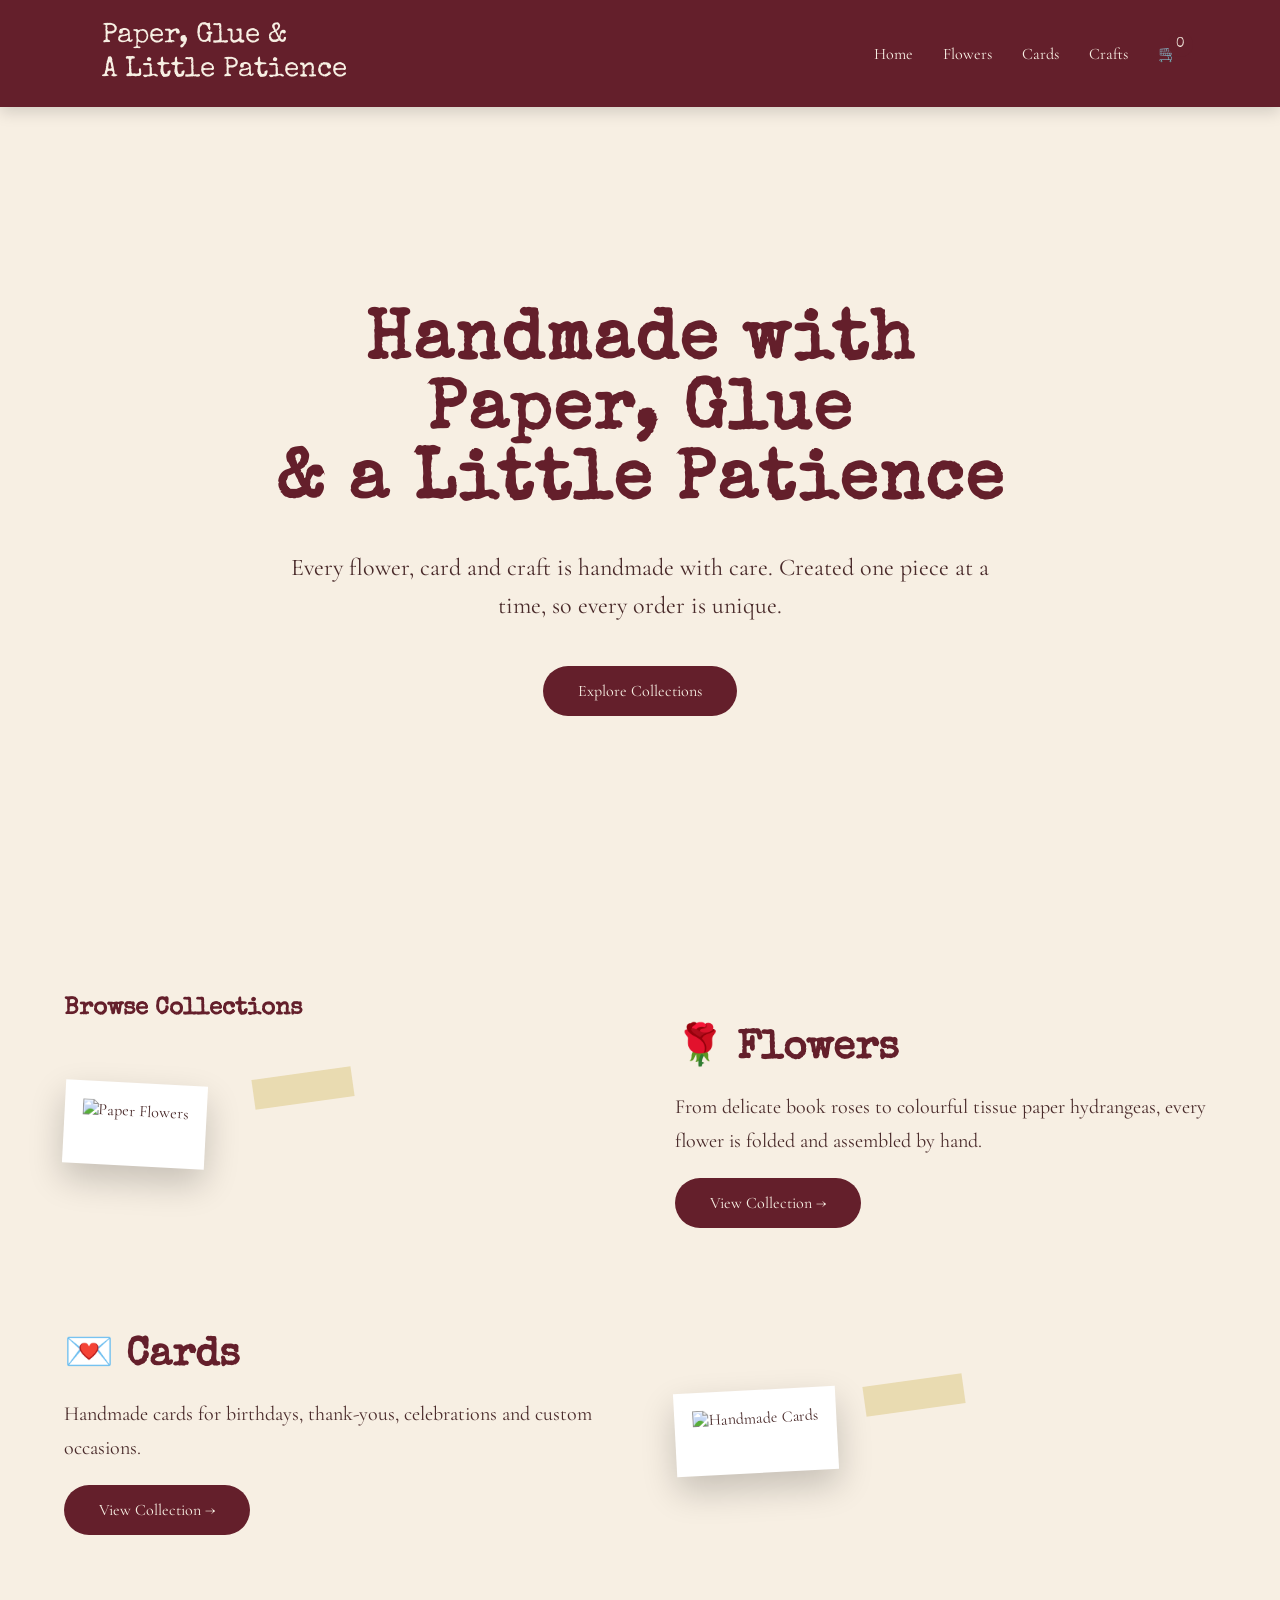
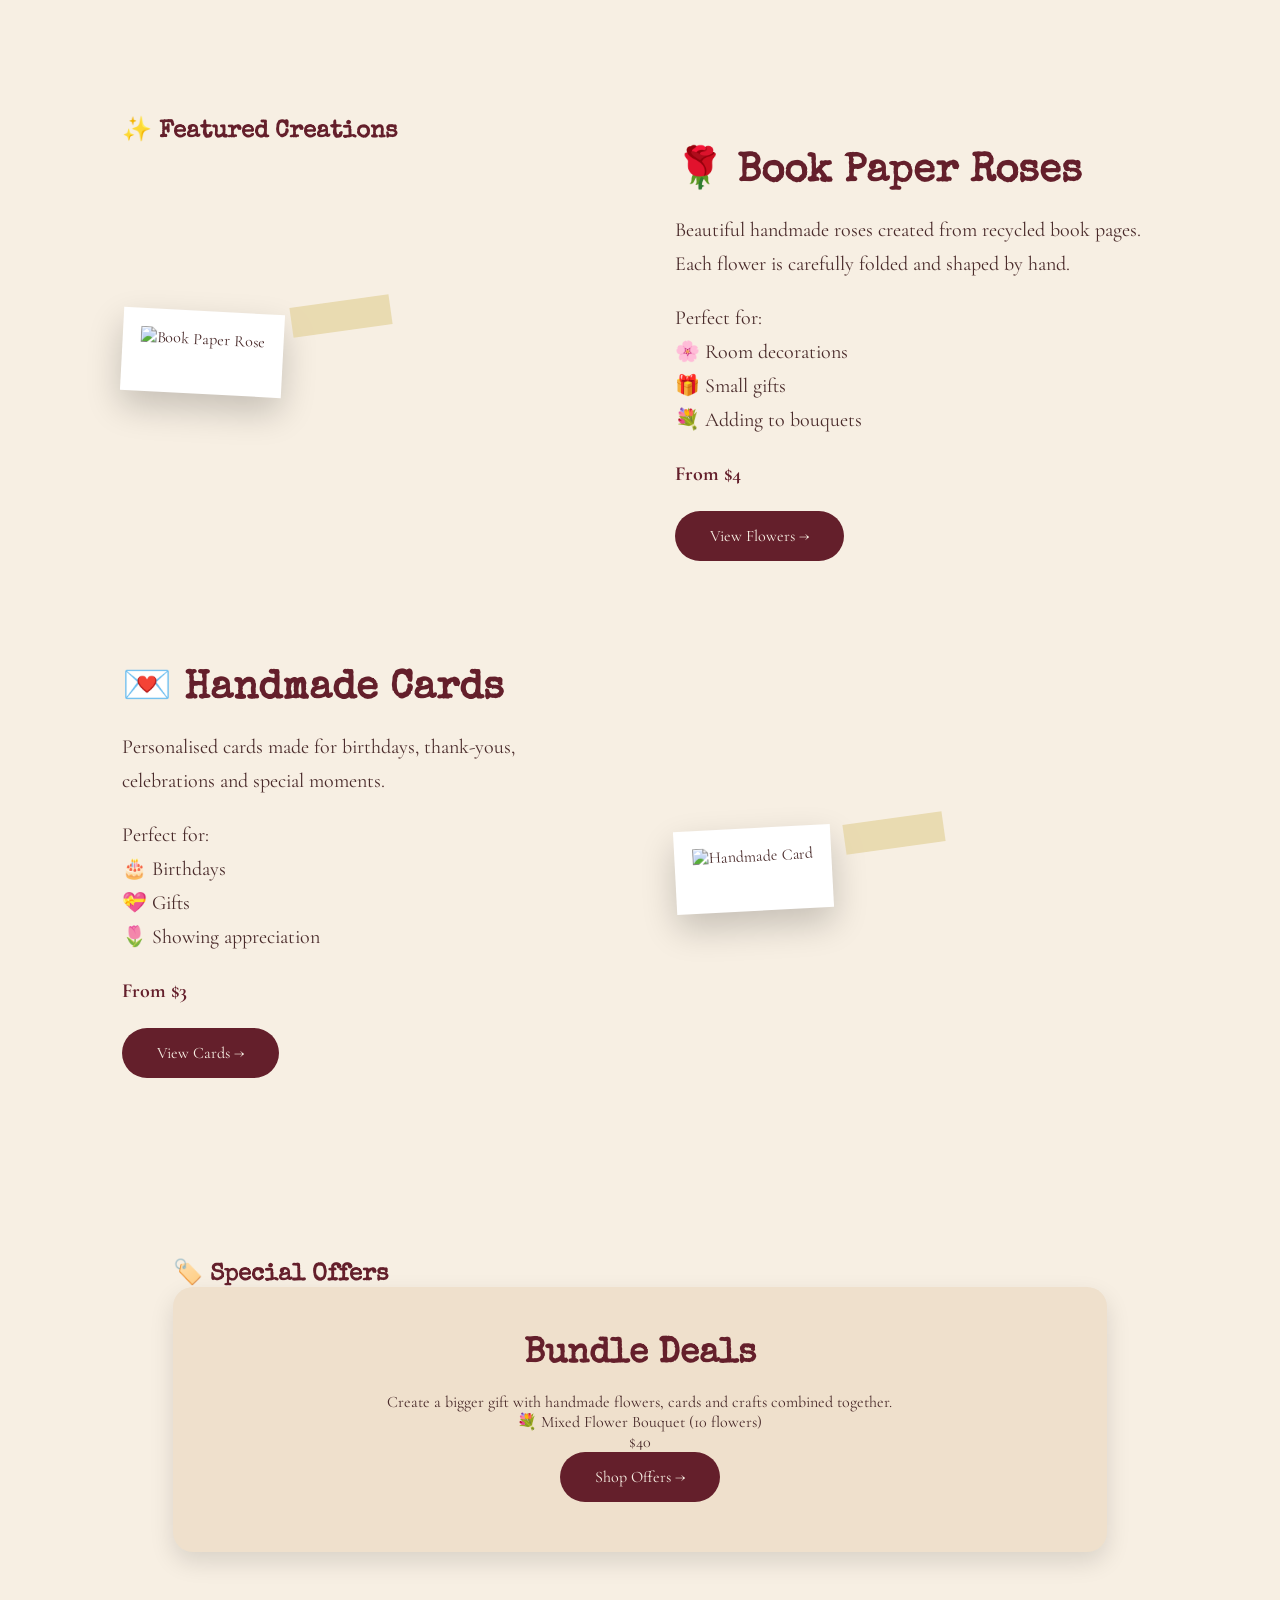
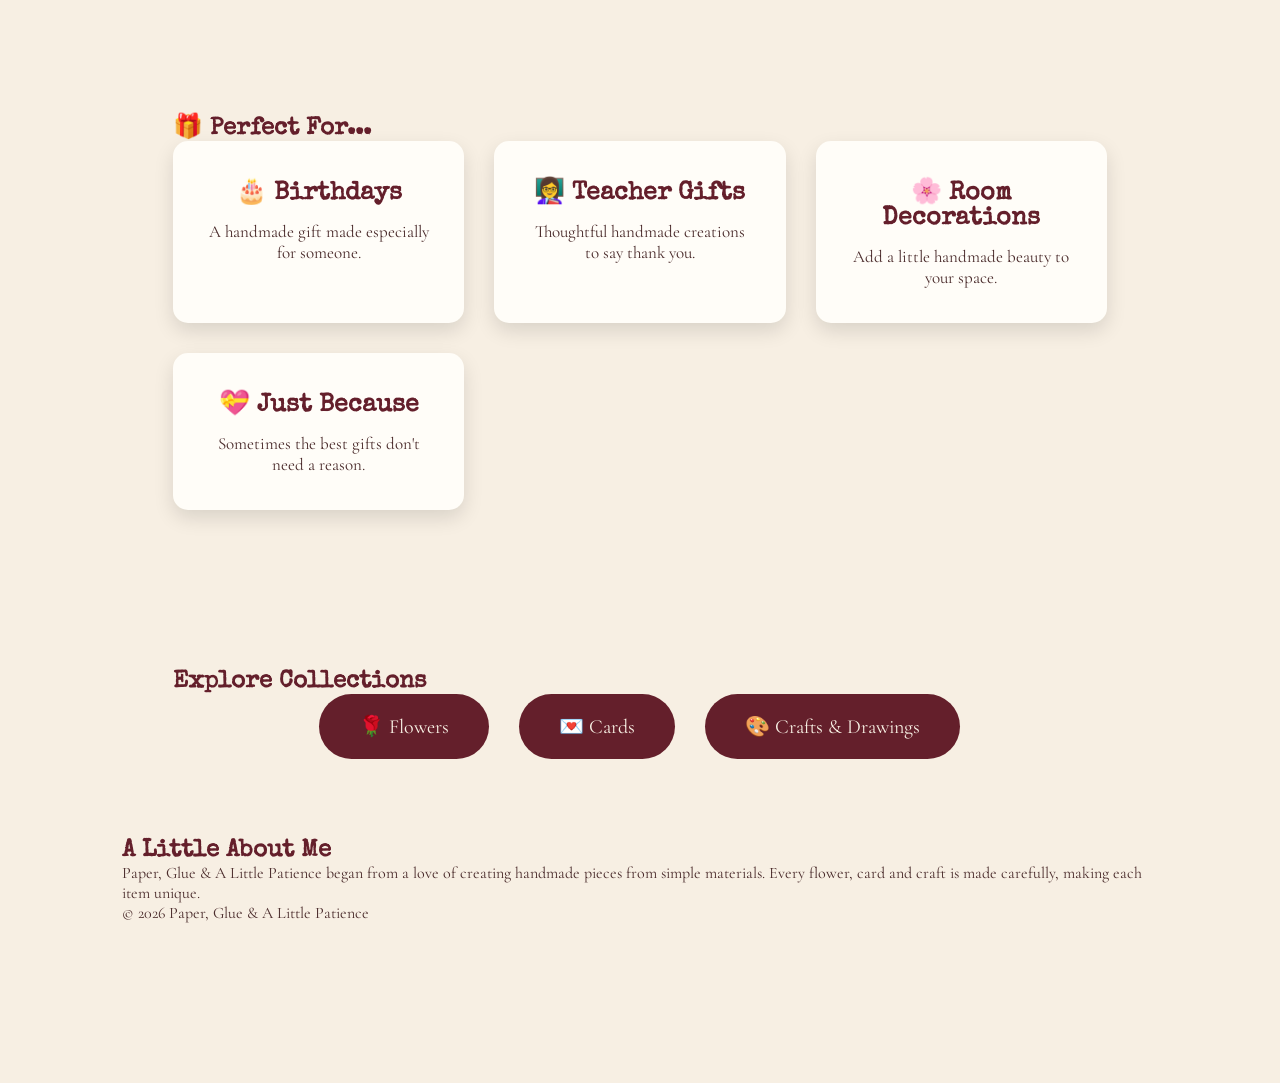
==== index.html @ af4115ff "Add files via upload" ====
<!DOCTYPE html>
<html lang="en">

<head>

<meta charset="UTF-8">
<meta name="viewport" content="width=device-width, initial-scale=1.0">

<title>Paper, Glue and a Little Patience</title>

<link rel="preconnect" href="https://fonts.googleapis.com">
<link rel="preconnect" href="https://fonts.gstatic.com" crossorigin>

<link href="https://fonts.googleapis.com/css2?family=Special+Elite&family=Cormorant+Garamond:wght@300;400;500;600&display=swap" rel="stylesheet">

<link rel="stylesheet" href="style.css">

</head>

<body>



<header>

<nav>

<div class="logo">

Paper, Glue &<br>
A Little Patience

</div>

<ul>

<li><a href="index.html">Home</a></li>

<li><a href="flowers.html">Flowers</a></li>

<li><a href="cards.html">Cards</a></li>

<li><a href="crafts.html">Crafts</a></li>

<li>
<a href="cart.html" class="cart-icon">

🛒

<span id="cart-count">0</span>

</a>
</li>

</ul>

</nav>

</header>




<section class="hero">

<div class="hero-text">

<h1>

Handmade with<br>
Paper, Glue<br>
& a Little Patience

</h1>

<p>

Every flower, card and craft is handmade with care.
Created one piece at a time, so every order is unique.

</p>

<a href="#collections" class="button">

Explore Collections

</a>

</div>

</section>




<section id="collections">

<h2 class="section-title">

Browse Collections

</h2>
<div class="collection">

    <div class="collection-image">

        <img src="images/flowers-home.jpg" alt="Paper Flowers">

    </div>

    <div class="collection-text">


      

        <h2>🌹 Flowers</h2>

        <p>

        From delicate book roses to colourful tissue paper hydrangeas,
        every flower is folded and assembled by hand.

        </p>

        <a href="flowers.html" class="button">

            View Collection →

        </a>

    </div>

</div>





<div class="collection reverse">

    <div class="collection-image">

        <img src="images/cards-home.jpg" alt="Handmade Cards">

    </div>

    <div class="collection-text">

        <h2>💌 Cards</h2>

        <p>

        Handmade cards for birthdays, thank-yous,
        celebrations and custom occasions.

        </p>

        <a href="cards.html" class="button">

            View Collection →

        </a>

    </div>

</div>
<section id="featured">


<h2 class="section-title">

✨ Featured Creations

</h2>



<div class="collection">


<div class="collection-image">

<img src="images/featured-rose.jpg" alt="Book Paper Rose">

</div>



<div class="collection-text">


<h2>
🌹 Book Paper Roses
</h2>


<p>

Beautiful handmade roses created from recycled book pages.
Each flower is carefully folded and shaped by hand.

</p>


<p>

Perfect for:
<br>
🌸 Room decorations
<br>
🎁 Small gifts
<br>
💐 Adding to bouquets

</p>


<p class="price">

From $4

</p>


<a href="flowers.html" class="button">

View Flowers →

</a>


</div>


</div>








<div class="collection reverse">


<div class="collection-image">

<img src="images/featured-card.jpg" alt="Handmade Card">

</div>




<div class="collection-text">


<h2>
💌 Handmade Cards
</h2>


<p>

Personalised cards made for birthdays,
thank-yous, celebrations and special moments.

</p>


<p>

Perfect for:
<br>
🎂 Birthdays
<br>
💝 Gifts
<br>
🌷 Showing appreciation

</p>


<p class="price">

From $3

</p>


<a href="cards.html" class="button">

View Cards →

</a>


</div>


</div>








<section id="offers">


<h2 class="section-title">

🏷️ Special Offers

</h2>



<div class="offer-box">


<h3>

Bundle Deals

</h3>


<p>

Create a bigger gift with handmade flowers,
cards and crafts combined together.

</p>


<p>

💐 Mixed Flower Bouquet (10 flowers)
<br>
$40

</p>


<a href="flowers.html" class="button">

Shop Offers →

</a>


</div>


</section>








<section id="perfect-for">


<h2 class="section-title">

🎁 Perfect For...

</h2>




<div class="use-grid">


<div class="use-card">

<h3>
🎂 Birthdays
</h3>

<p>
A handmade gift made especially for someone.
</p>

</div>




<div class="use-card">

<h3>
👩‍🏫 Teacher Gifts
</h3>

<p>
Thoughtful handmade creations to say thank you.
</p>

</div>




<div class="use-card">

<h3>
🌸 Room Decorations
</h3>

<p>
Add a little handmade beauty to your space.
</p>

</div>




<div class="use-card">

<h3>
💝 Just Because
</h3>

<p>
Sometimes the best gifts don't need a reason.
</p>

</div>



</div>


</section>








<section id="collections">


<h2 class="section-title">

Explore Collections

</h2>



<div class="collection-links">


<a href="flowers.html">

🌹 Flowers

</a>


<a href="cards.html">

💌 Cards

</a>


<a href="crafts.html">

🎨 Crafts & Drawings

</a>



</div>


</section>








<section class="about">


<h2>

A Little About Me

</h2>


<p>

Paper, Glue & A Little Patience began from a love of creating handmade pieces from simple materials. Every flower, card and craft is made carefully, making each item unique.

</p>


</section>





<footer>

<p>

© 2026 Paper, Glue & A Little Patience

</p>

</footer>



<script src="script.js"></script>

</body>

</html>
---- style.css ----
/* =========================
   IMPORT FONTS
========================= */

@import url('https://fonts.googleapis.com/css2?family=Special+Elite&family=Cormorant+Garamond:wght@400;500;600&display=swap');



/* =========================
   BASIC SETTINGS
========================= */

*{
    margin:0;
    padding:0;
    box-sizing:border-box;
}


body{

    background:#F7EFE3;
    color:#4A2B2B;

    font-family:'Cormorant Garamond', serif;

    overflow-x:hidden;

}



h1,h2,h3{

    font-family:'Special Elite', cursive;

    color:#641F2B;

}



a{

    text-decoration:none;

    color:inherit;

}





/* =========================
   HEADER
========================= */


header{

    background:#641F2B;

    color:#F7EFE3;

    padding:20px 8%;

    position:sticky;

    top:0;

    z-index:100;

    box-shadow:0 5px 15px rgba(0,0,0,0.15);

}



nav{

    display:flex;

    justify-content:space-between;

    align-items:center;

}



.logo{

    font-family:'Special Elite', cursive;

    font-size:28px;

    line-height:1.2;

}



nav ul{

    display:flex;

    gap:30px;

    list-style:none;

}



nav li{

    color:#F7EFE3;

    transition:0.3s;

}



nav li:hover{

    color:#D8B17A;

    transform:translateY(-3px);

}





/* =========================
   HERO
========================= */


.hero{

    min-height:90vh;

    display:flex;

    justify-content:center;

    align-items:center;

    text-align:center;

    padding:50px;

}



.hero-text h1{

    font-size:70px;

    letter-spacing:2px;

    margin-bottom:30px;

}



.hero-text p{

    max-width:700px;

    margin:auto;

    font-size:24px;

    line-height:1.6;

    margin-bottom:40px;

}




/* =========================
   BUTTONS
========================= */


.button{

    background:#641F2B;

    color:#F7EFE3;

    padding:15px 35px;

    border-radius:50px;

    display:inline-block;

    transition:0.3s;

}



.button:hover{

    background:#8B3445;

    transform:translateY(-5px);

}

.remove-button{

    background:#641F2B;

    color:#F7EFE3;

    border:none;

    padding:8px 18px;

    border-radius:20px;

    cursor:pointer;

}
/* ==========================
   FEATURED COLLECTIONS
========================== */


#featured,
#offers,
#perfect-for,
#collections{

    width:90%;

    max-width:1200px;

    margin:auto;

    padding:80px 0;

}





/* ==========================
   ALTERNATING PHOTO SECTIONS
========================== */


.collection{

    display:flex;

    align-items:center;

    gap:70px;

    margin-bottom:100px;

}



.collection.reverse{

    flex-direction:row-reverse;

}





.collection-image{

    flex:1;

    position:relative;

}





.collection-image img{

    width:100%;

    max-width:450px;

    background:white;

    padding:18px 18px 45px 18px;

    box-shadow:

    0 15px 35px rgba(0,0,0,0.2);

    transform:rotate(-3deg);

    transition:.4s;

}





.collection:nth-child(even) img{

    transform:rotate(3deg);

}





.collection-image img:hover{

    transform:

    rotate(0deg)

    translateY(-10px)

    scale(1.03);

}





/* ==========================
   PHOTO TAPE
========================== */


.collection-image::before{

    content:"";

    position:absolute;

    width:100px;

    height:30px;

    background:#e7d6a5;

    top:-10px;

    left:35%;

    transform:rotate(-8deg);

    z-index:2;

    opacity:.8;

}





/* ==========================
   TEXT SIDE
========================== */


.collection-text{

    flex:1;

}



.collection-text h2{

    font-size:40px;

    margin-bottom:20px;

}



.collection-text p{

    font-size:20px;

    margin-bottom:20px;

    line-height:1.7;

}



.price{

    font-size:28px;

    color:#641F2B;

    font-weight:bold;

}





/* ==========================
   OFFER BOX
========================== */


.offer-box{

    background:#EFE0CC;

    padding:50px;

    text-align:center;

    border-radius:20px;

    box-shadow:

    0 10px 25px rgba(0,0,0,.12);

}



.offer-box h3{

    font-size:35px;

    margin-bottom:20px;

}





/* ==========================
   PERFECT FOR CARDS
========================== */


.use-grid{

    display:grid;

    grid-template-columns:

    repeat(auto-fit,minmax(220px,1fr));

    gap:30px;

}





.use-card{

    background:#FFFDF8;

    padding:35px;

    text-align:center;

    border-radius:15px;

    box-shadow:

    0 8px 20px rgba(0,0,0,.12);

    transition:.3s;

}





.use-card:hover{

    transform:translateY(-8px)
    rotate(-1deg);

}





.use-card h3{

    font-size:25px;

    margin-bottom:15px;

}





.use-card p{

    font-size:17px;

}





/* ==========================
   CATEGORY BUTTONS
========================== */


.collection-links{

    display:flex;

    justify-content:center;

    gap:30px;

    flex-wrap:wrap;

}





.collection-links a{

    background:#641F2B;

    color:#F7EFE3;

    padding:20px 40px;

    border-radius:40px;

    font-size:20px;

    transition:.3s;

}



.collection-links a:hover{

    background:#8B3445;

    transform:translateY(-5px);

}
/* ==========================
   PAGE INTRO
========================== */

.page-intro{

    text-align:center;

    padding:80px 10% 40px;

}


.page-intro h1{

    font-size:55px;

    margin-bottom:25px;

}


.page-intro p{

    font-size:22px;

    max-width:750px;

    margin:auto;

}





/* ==========================
   PRODUCTS SECTION
========================== */


.products-section{

    width:90%;

    max-width:1300px;

    margin:auto;

    padding:60px 0;

}





.product-grid {
    display:flex;
    flex-wrap:wrap;
    gap:45px;
}


.product-card {
    flex:1 1 280px;
}




/* ==========================
   PRODUCT CARD
========================== */


.product-card{

    background:#FFFDF8;

    padding:25px;

    border-radius:18px;

    box-shadow:

    0 10px 25px rgba(0,0,0,.12);

    position:relative;

    transition:.35s;

}





.product-card:hover{

    transform:

    translateY(-10px)
    rotate(-1deg);

    box-shadow:

    0 18px 35px rgba(0,0,0,.18);

}





.product-card img{

    width:100%;

    height:280px;

    object-fit:cover;

    padding:12px;

    background:white;

    box-shadow:

    0 5px 15px rgba(0,0,0,.15);

}





.product-card h3{

    font-size:30px;

    margin:20px 0 10px;

}





.product-card p{

    font-size:18px;

}





.product-card .price{

    font-size:26px;

    color:#641F2B;

    font-weight:bold;

    margin:15px 0;

}





/* ==========================
   SELECT + INPUTS
========================== */


.product-card select,
.product-card input{

    width:100%;

    padding:12px;

    margin:8px 0 15px;

    border-radius:10px;

    border:1px solid #D8B17A;

    background:#F7EFE3;

    font-family:'Cormorant Garamond',serif;

    font-size:17px;

}





.product-card label{

    font-size:18px;

    color:#641F2B;

}





/* ==========================
   CUSTOM BOUQUET
========================== */


.custom-bouquet{

    width:80%;

    max-width:1200px;

    margin:80px auto;

}




.custom-box{

    background:#EFE0CC;

    padding:50px;

    border-radius:25px;

    box-shadow:
    0 10px 25px rgba(0,0,0,.15);

}





.custom-box h3{

    font-size:35px;

    margin-bottom:20px;

}





.custom-box h4{

    color:#641F2B;

    font-size:22px;

    margin-top:30px;

}





.custom-box label{

    display:block;

    margin:12px 0;

    font-size:19px;

}





.custom-box textarea{

    width:100%;

    height:120px;

    padding:15px;

    margin-top:15px;

    border-radius:15px;

    border:none;

    font-family:'Cormorant Garamond',serif;

    font-size:18px;

}   
/* ==========================
   CART BADGE
========================== */


.cart-icon{

    position:relative;

    font-size:3-px;

}


#cart-count{

    position:absolute;

    top:-12px;

    right:-15px;

    background:#641F2B;

    color:#F7EFE3;

    width:25px;

    height:25px;

    border-radius:50%;

    display:flex;

    justify-content:center;

    align-items:center;

    font-size:14px;

    font-family:'Special Elite', cursive;

}
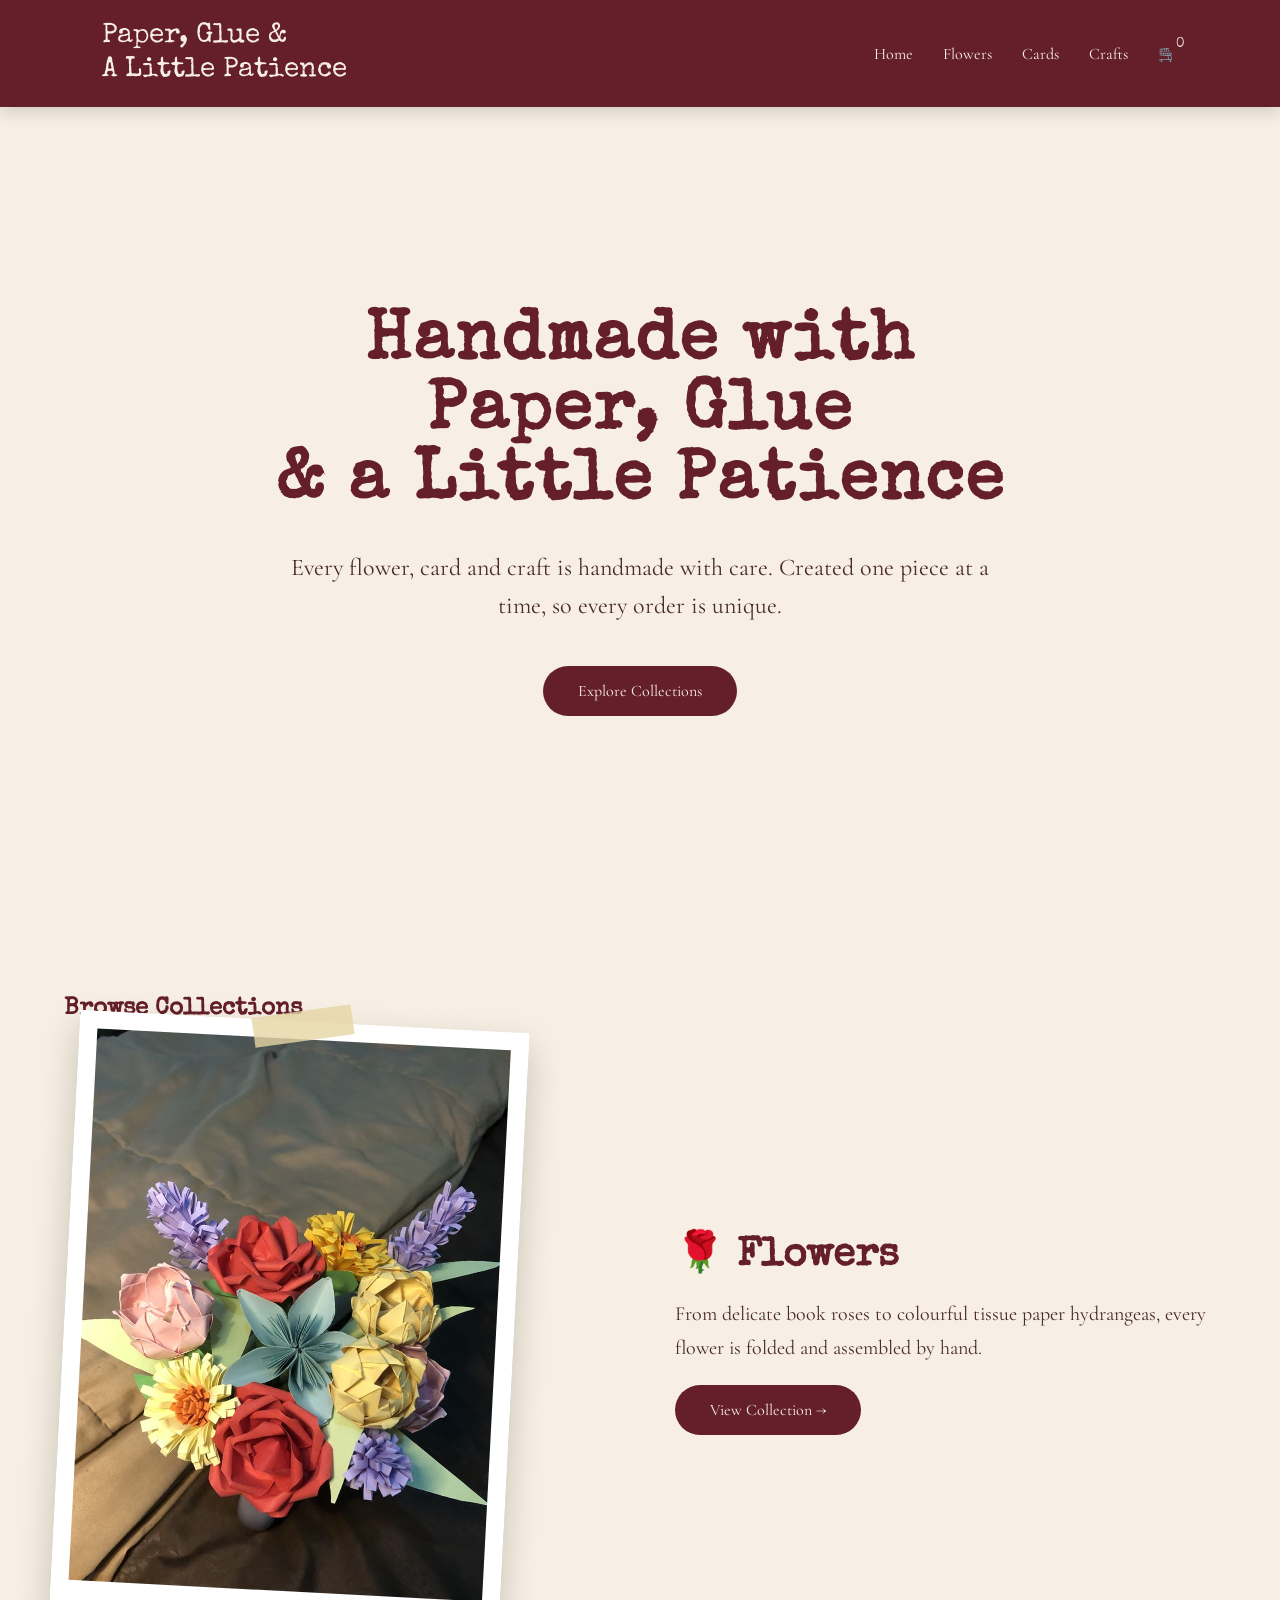
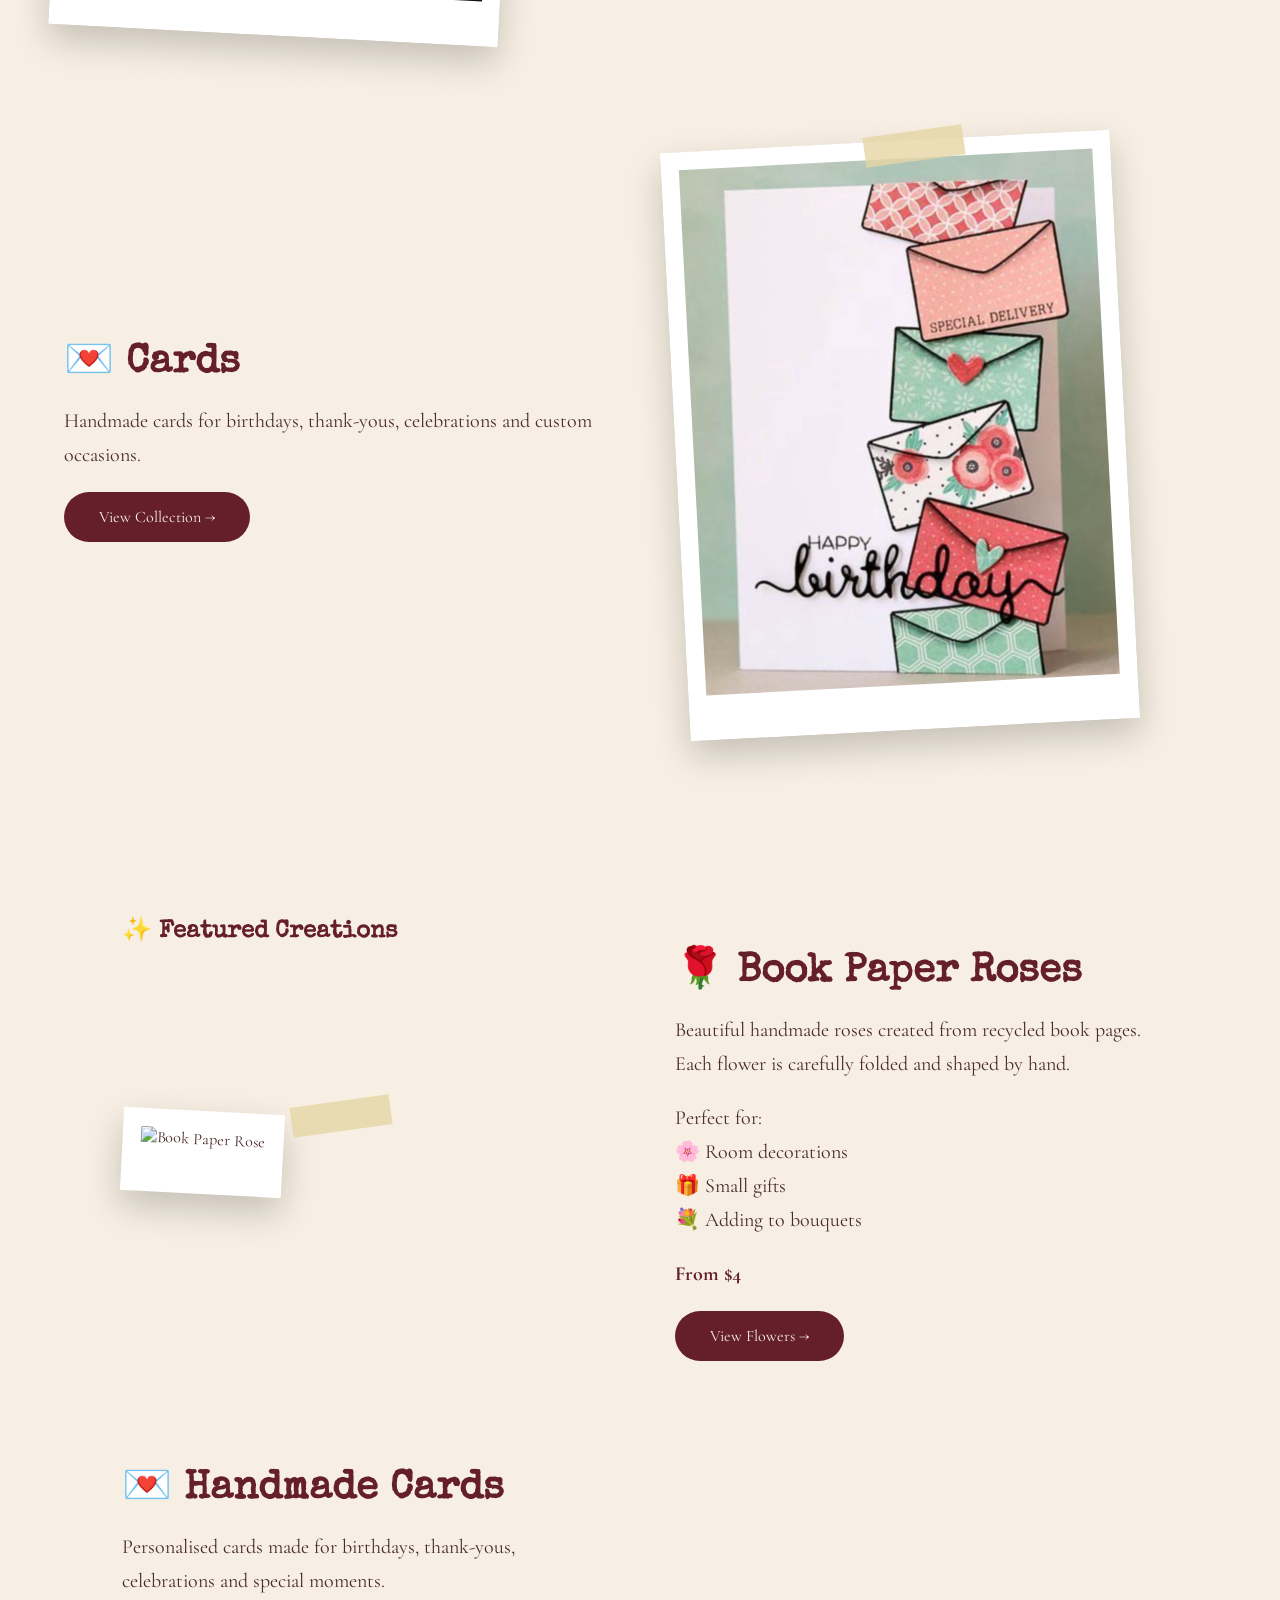
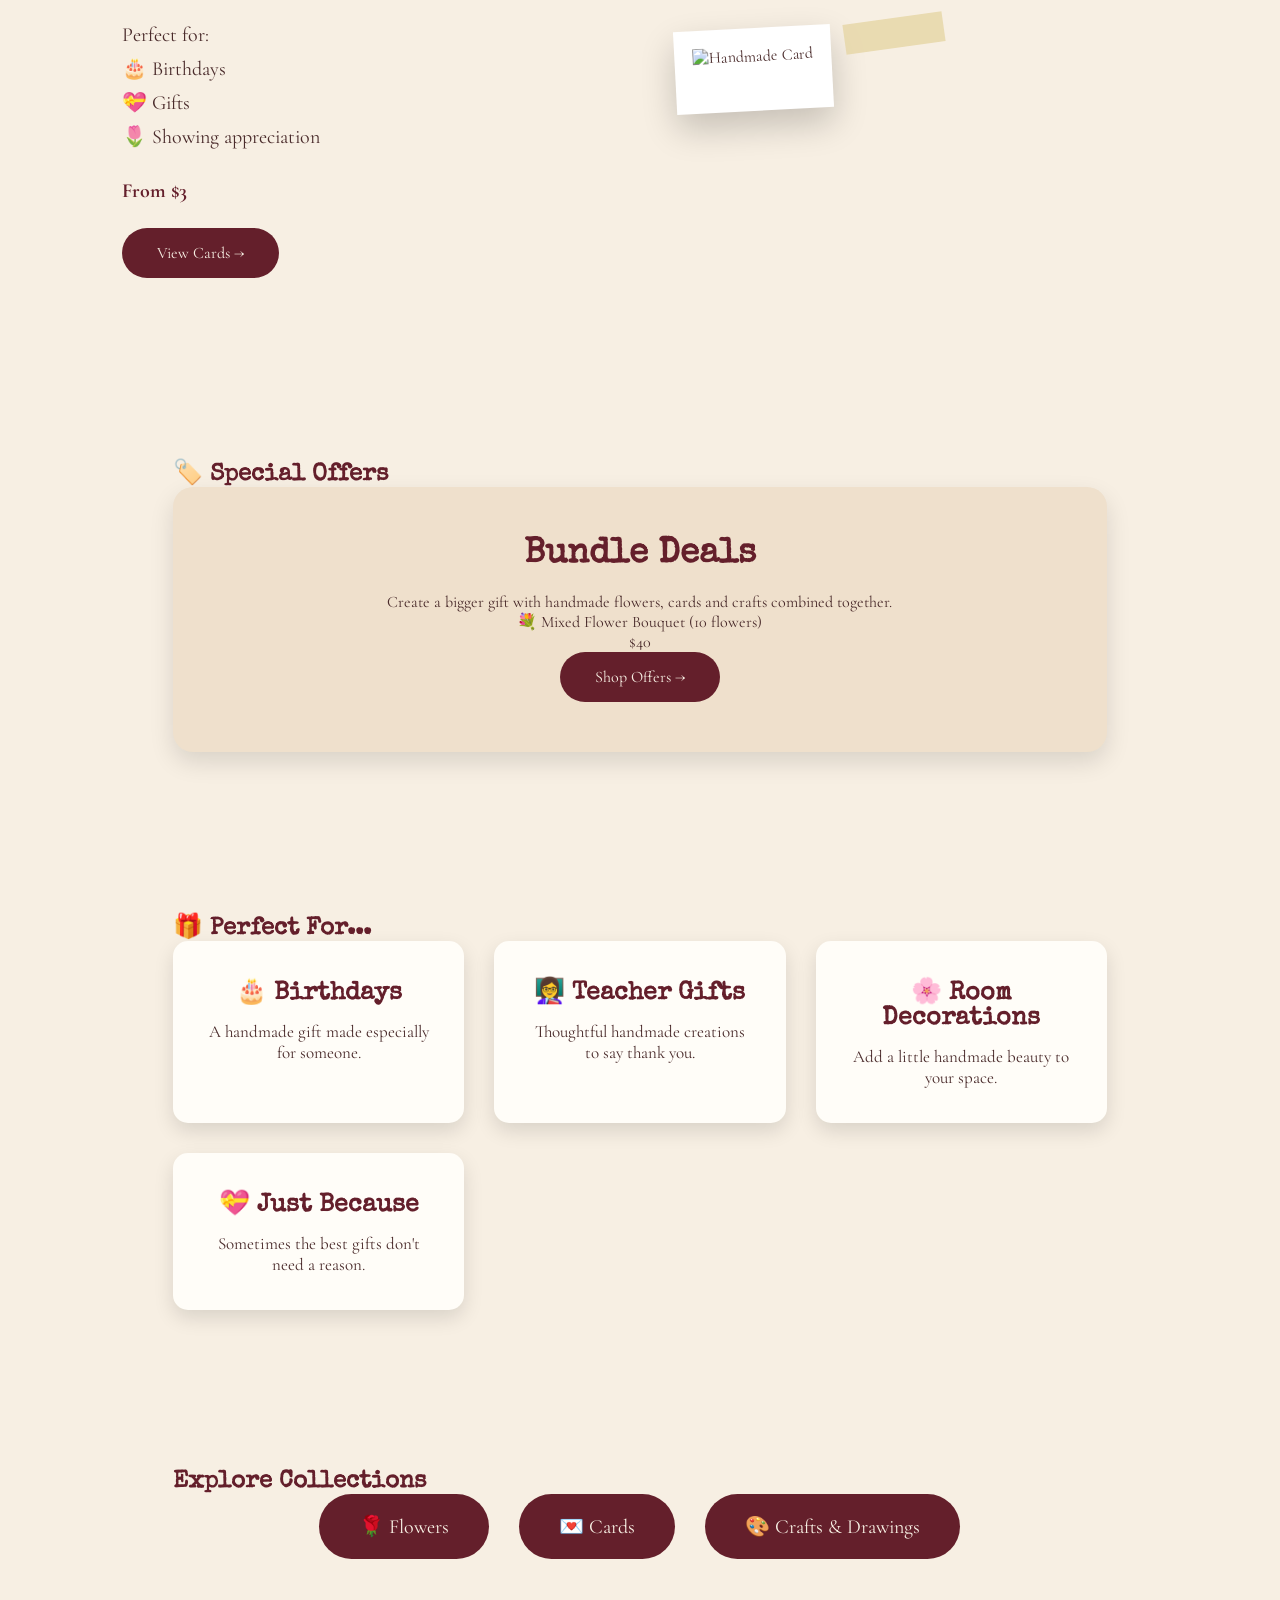
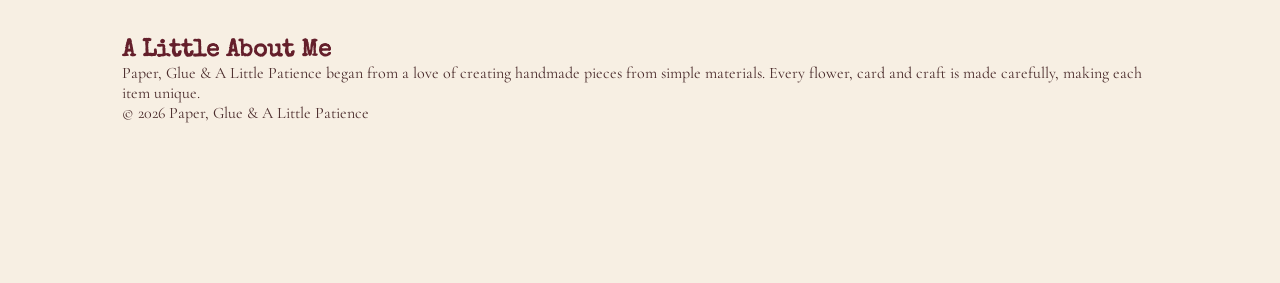
==== commit 27a8bf1a: "Update index.html" ====
--- a/index.html
+++ b/index.html
@@ -100,6 +100,9 @@
 Browse Collections
 
 </h2>
+
+
+    
 <div class="collection">
 
     <div class="collection-image">
--- a/style.css
+++ b/style.css
@@ -702,22 +702,12 @@
 
 
 
-.product-card img{
-
-    width:100%;
-
-    height:280px;
-
-    object-fit:cover;
-
-    padding:12px;
-
-    background:white;
-
-    box-shadow:
-
-    0 5px 15px rgba(0,0,0,.15);
-
+.product-card img {
+    width: 100%;
+    height: 280px;
+    object-fit: cover;
+    background: #F7EFE3;
+    border-radius: 10px;
 }
 
 
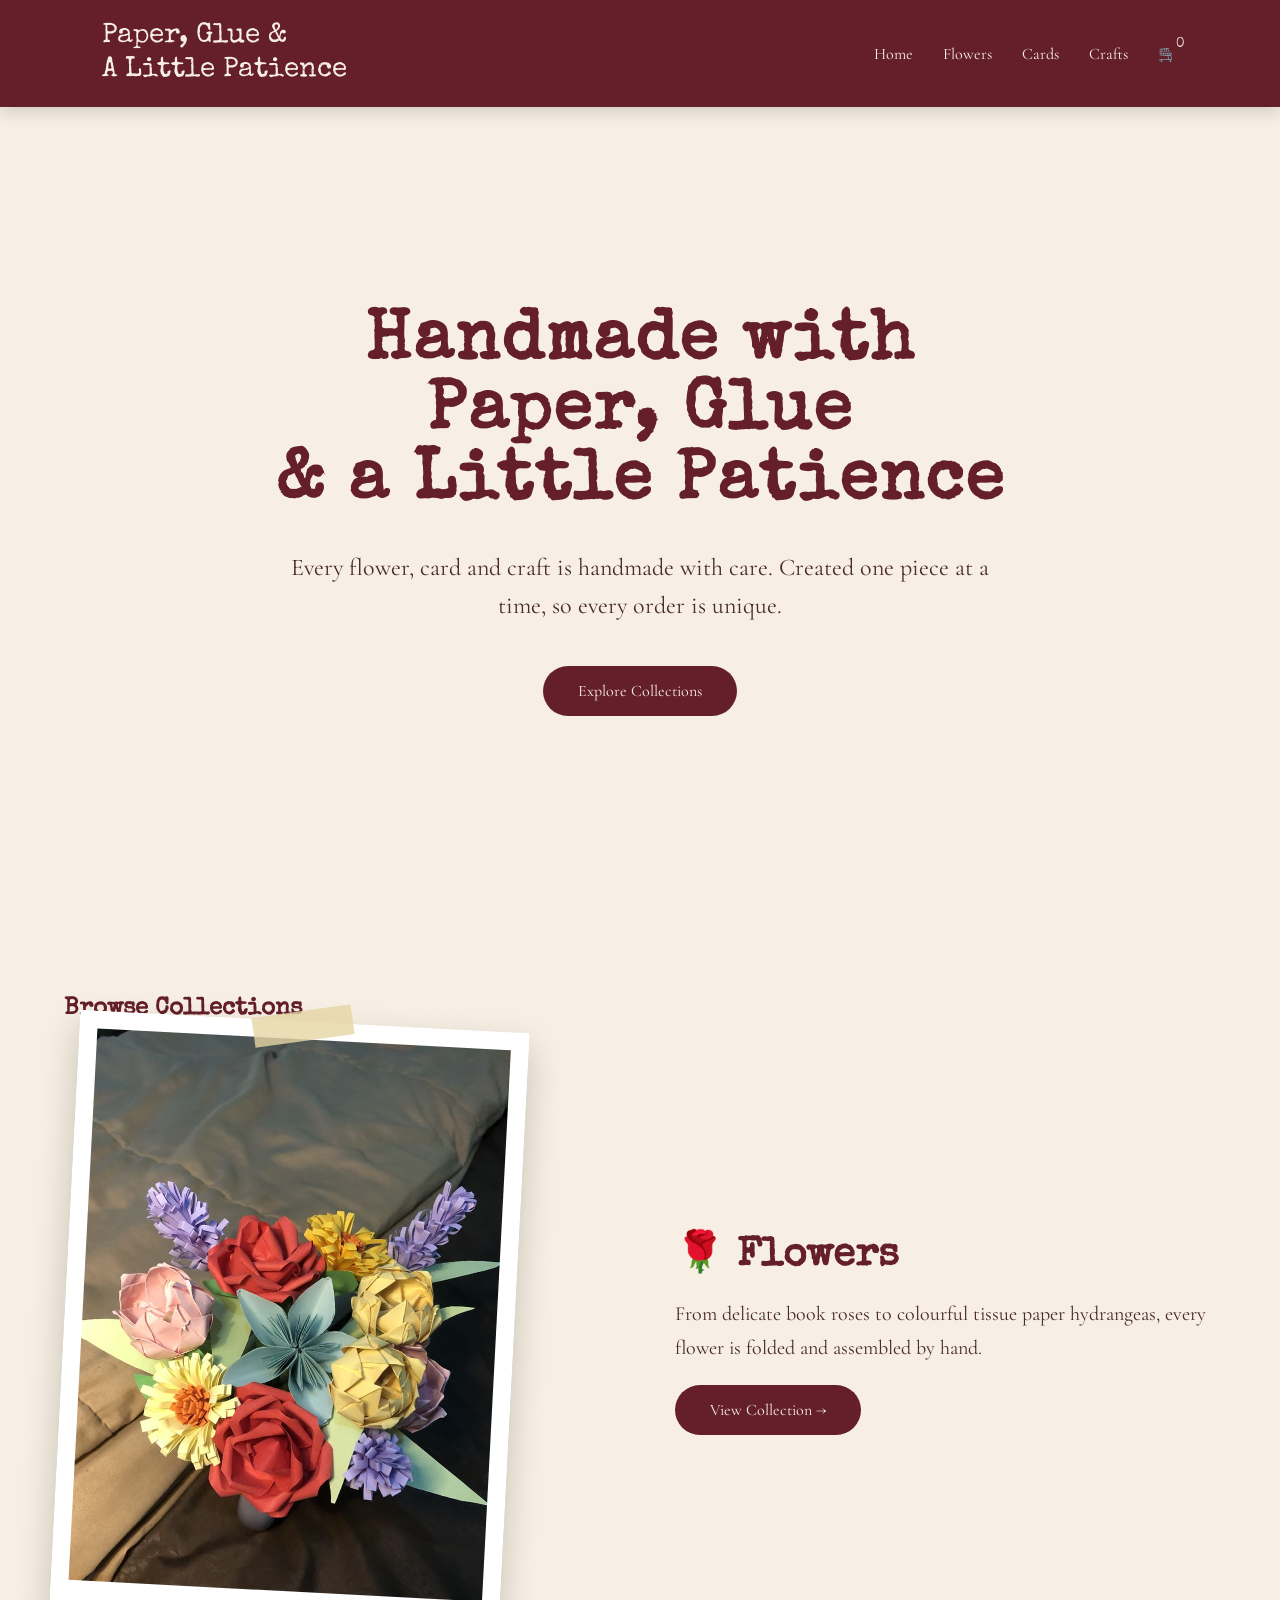
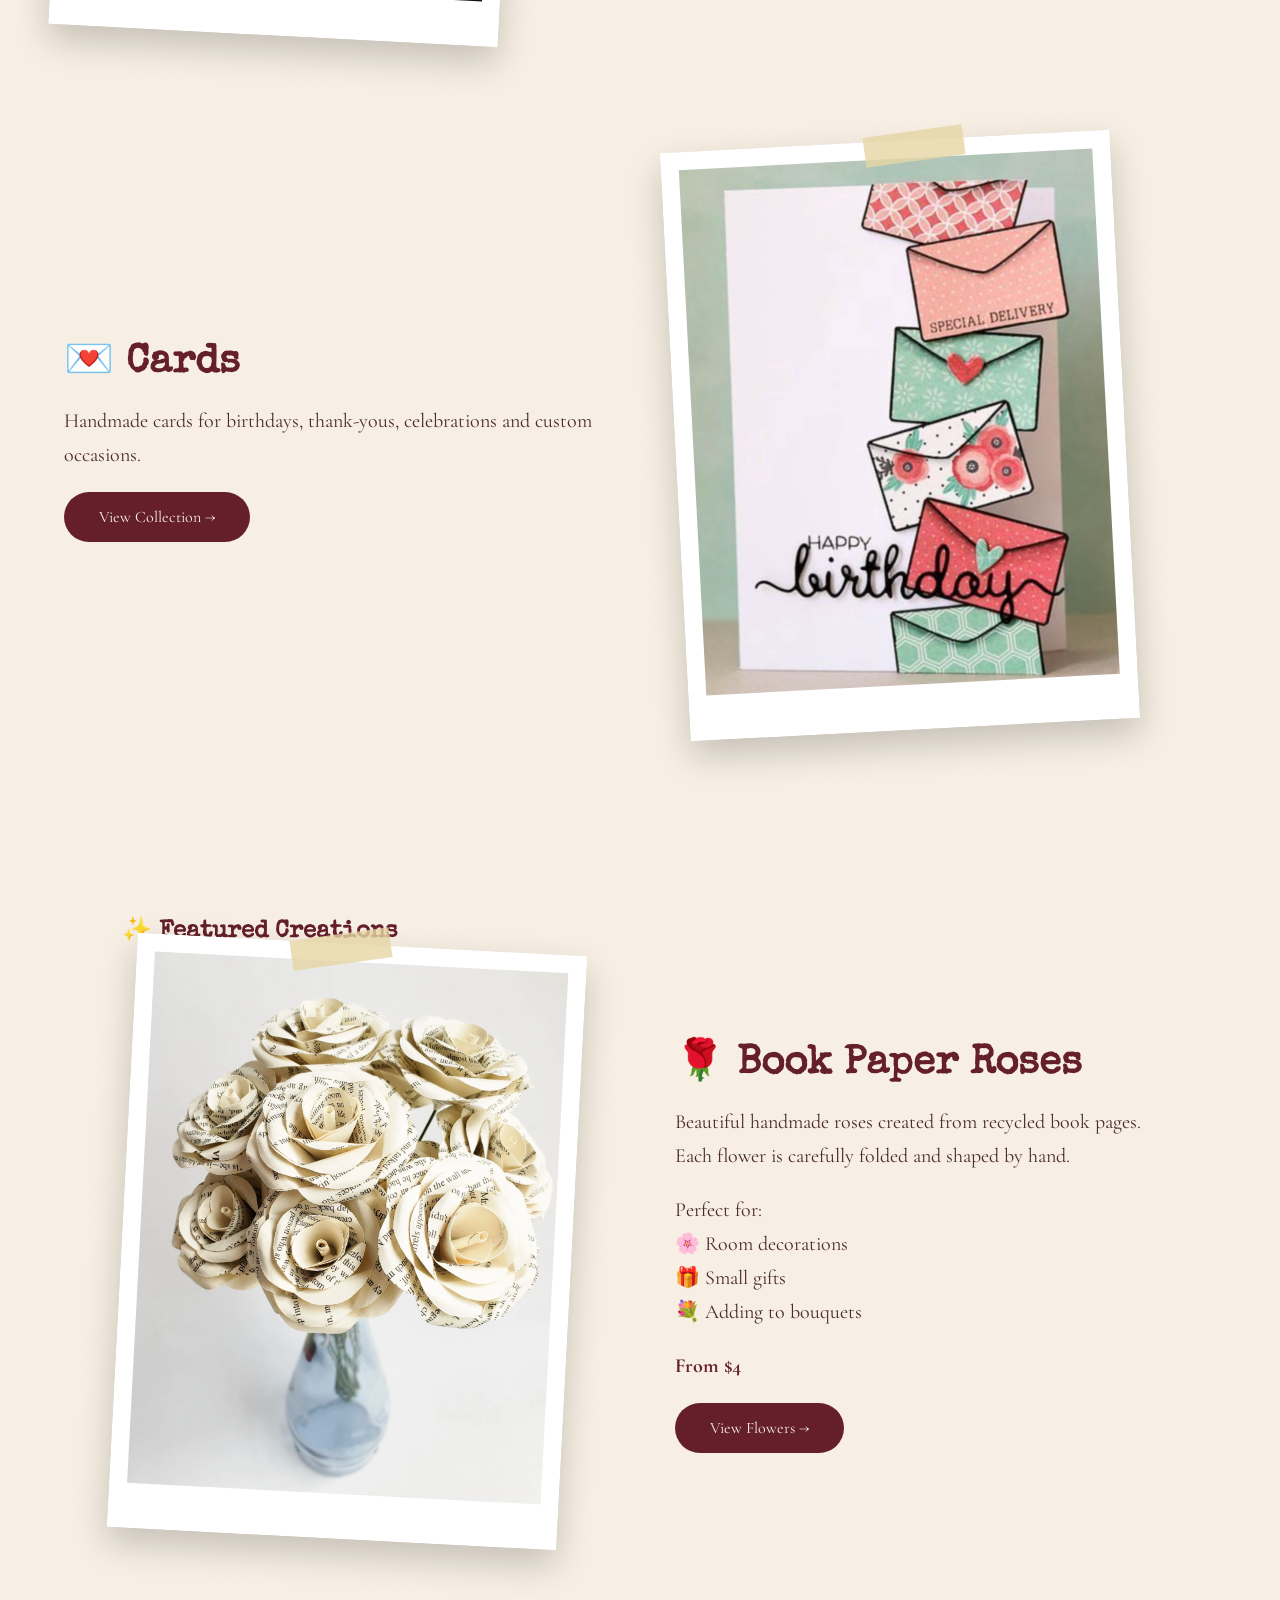
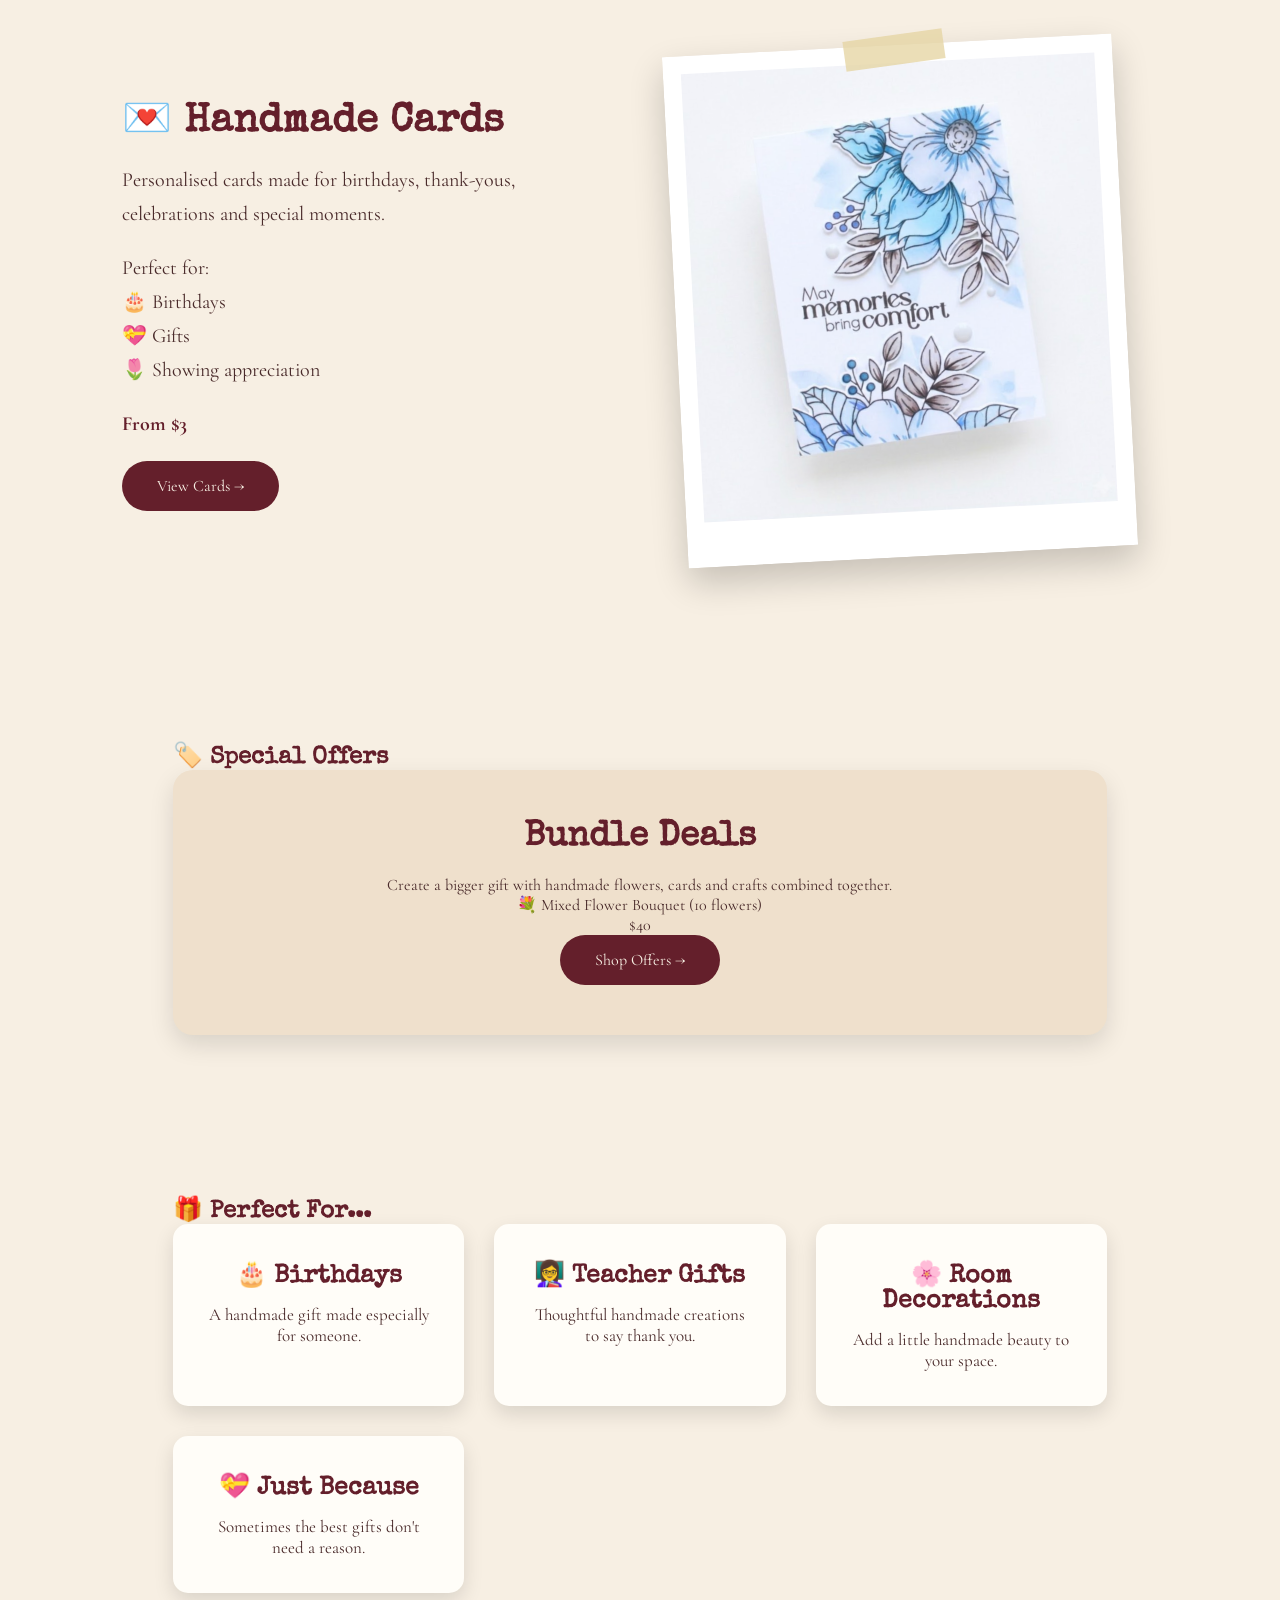
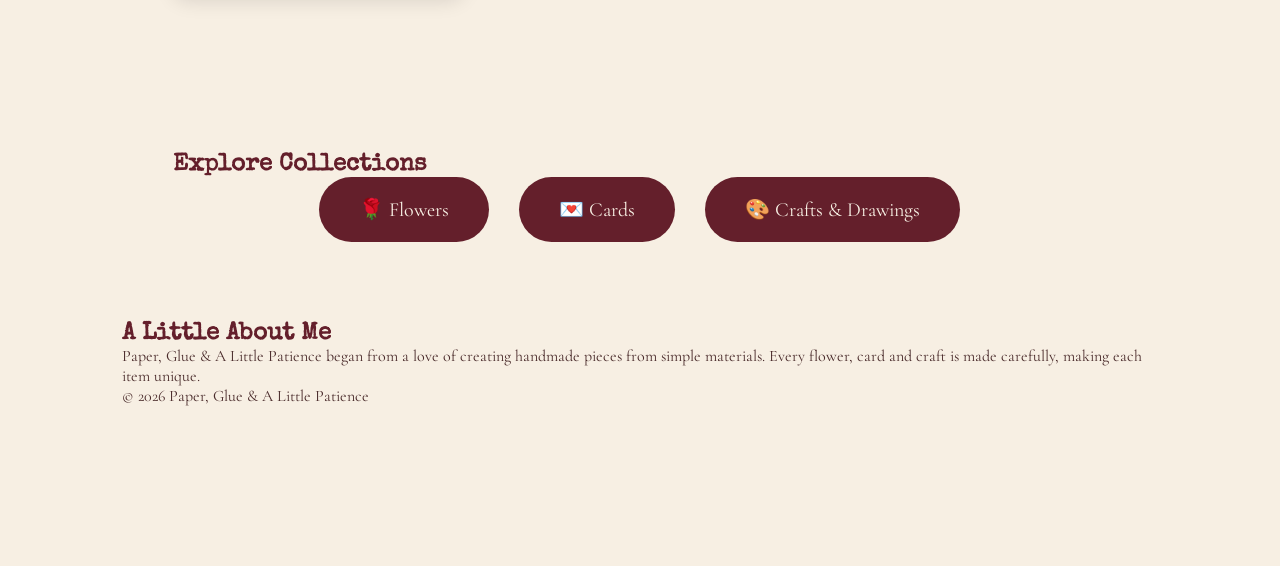
==== commit 278c2401: "Update index.html" ====
--- a/index.html
+++ b/index.html
@@ -349,7 +349,7 @@
 </p>
 
 
-<a href="flowers.html" class="button">
+<a href="bundle.html" class="button">
 
 Shop Offers →
 
--- a/style.css
+++ b/style.css
@@ -931,3 +931,104 @@
     font-family:'Special Elite', cursive;
 
 }
+
+/* =========================
+   MOBILE FRIENDLY DESIGN
+========================= */
+
+@media (max-width: 768px){
+
+    /* NAVIGATION */
+
+    nav{
+        flex-direction: column;
+        gap: 20px;
+        padding: 20px;
+    }
+
+    nav ul{
+        flex-wrap: wrap;
+        justify-content: center;
+        gap: 15px;
+        padding: 0;
+    }
+
+    nav ul li a{
+        font-size: 15px;
+    }
+
+
+    /* PAGE CONTENT */
+
+    .page-intro{
+        padding: 40px 20px;
+    }
+
+    .page-intro h1{
+        font-size: 32px;
+    }
+
+    .page-intro p{
+        font-size: 16px;
+    }
+
+
+    /* PRODUCT GRID */
+
+    .product-grid{
+        grid-template-columns: 1fr;
+        gap: 25px;
+        padding: 0 20px;
+    }
+
+
+    /* PRODUCT CARDS */
+
+    .product-card{
+        width: 100%;
+    }
+
+
+    /* IMAGES */
+
+    .product-card img{
+        width: 100%;
+        height: auto;
+        object-fit: contain;
+    }
+
+
+    /* CUSTOM BOXES */
+
+    .custom-box{
+        width: calc(100% - 30px);
+        margin: 20px auto;
+        padding: 20px;
+    }
+
+
+    /* FORMS */
+
+    input,
+    select,
+    textarea{
+        width: 100%;
+        max-width: 100%;
+    }
+
+
+    /* BUTTONS */
+
+    .button{
+        width: 100%;
+        padding: 14px;
+    }
+
+
+    /* CART */
+
+    .cart-box{
+        width: calc(100% - 30px);
+    }
+
+}
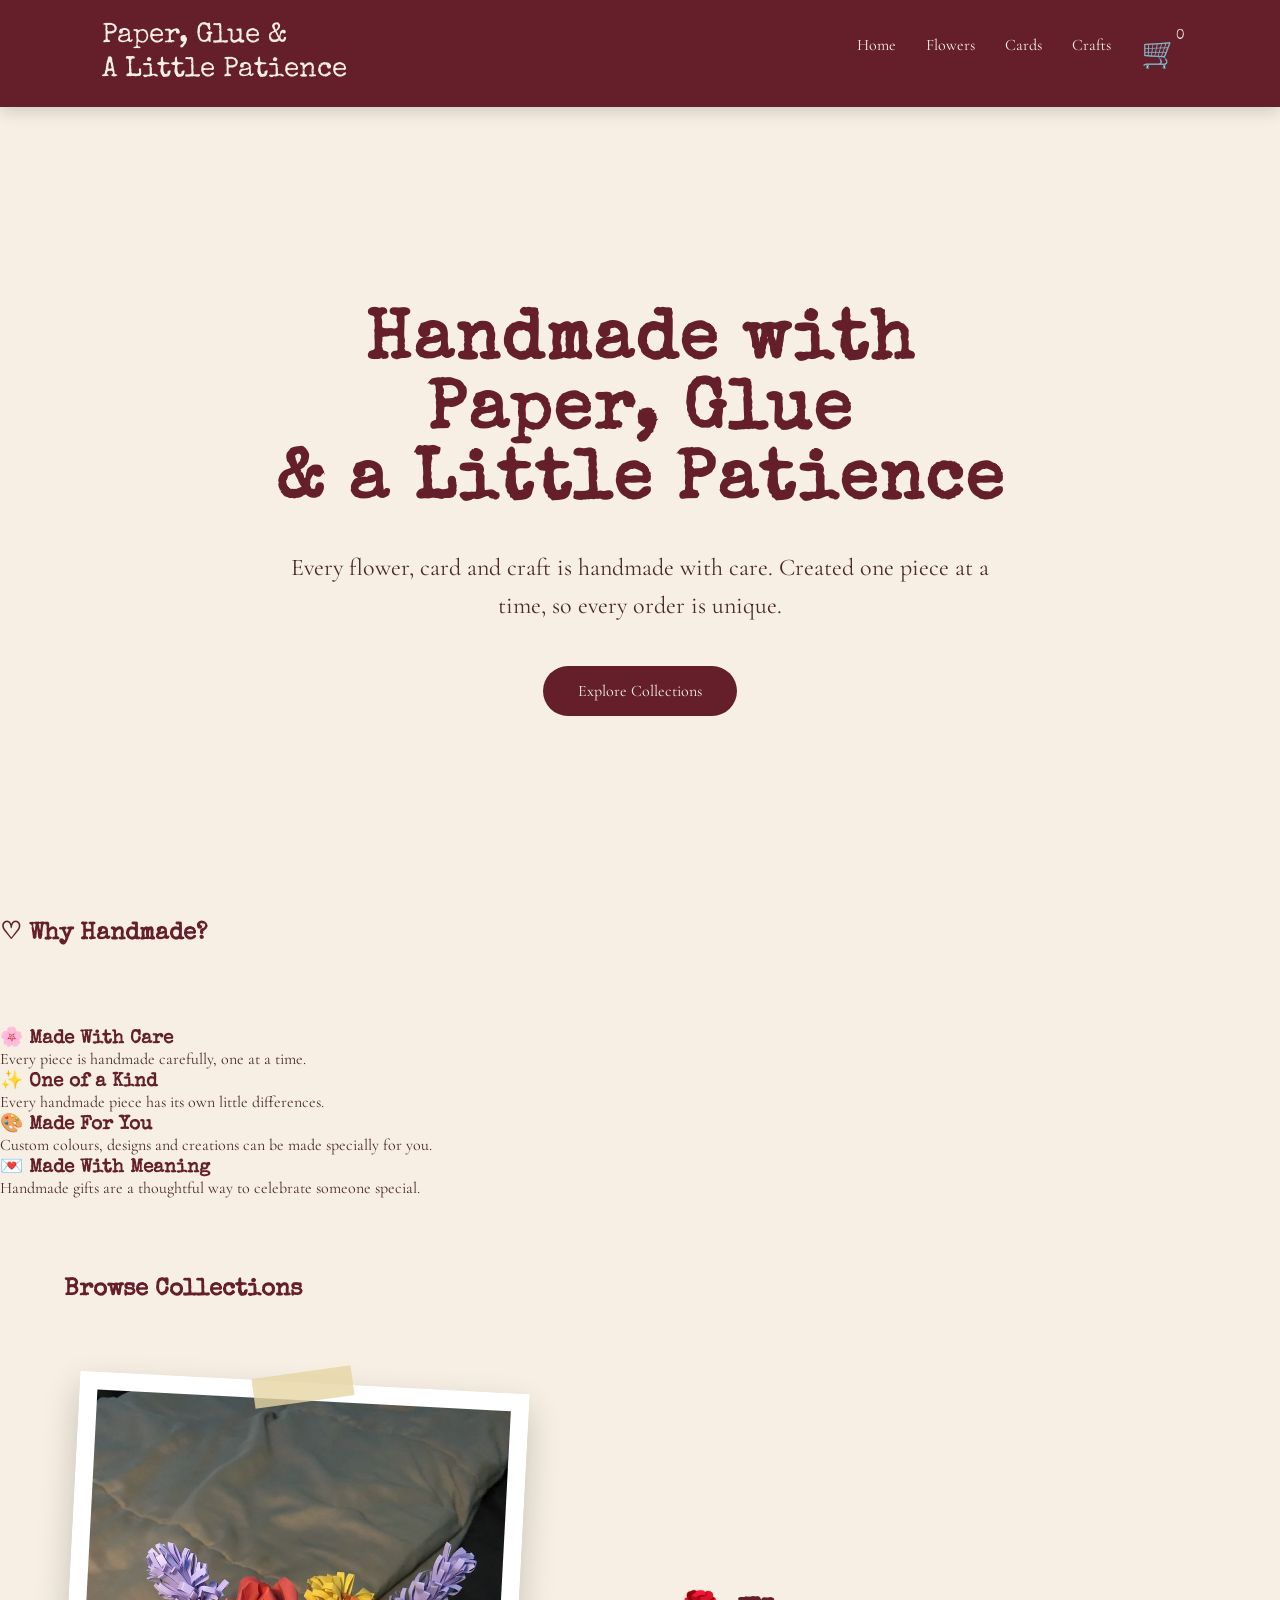
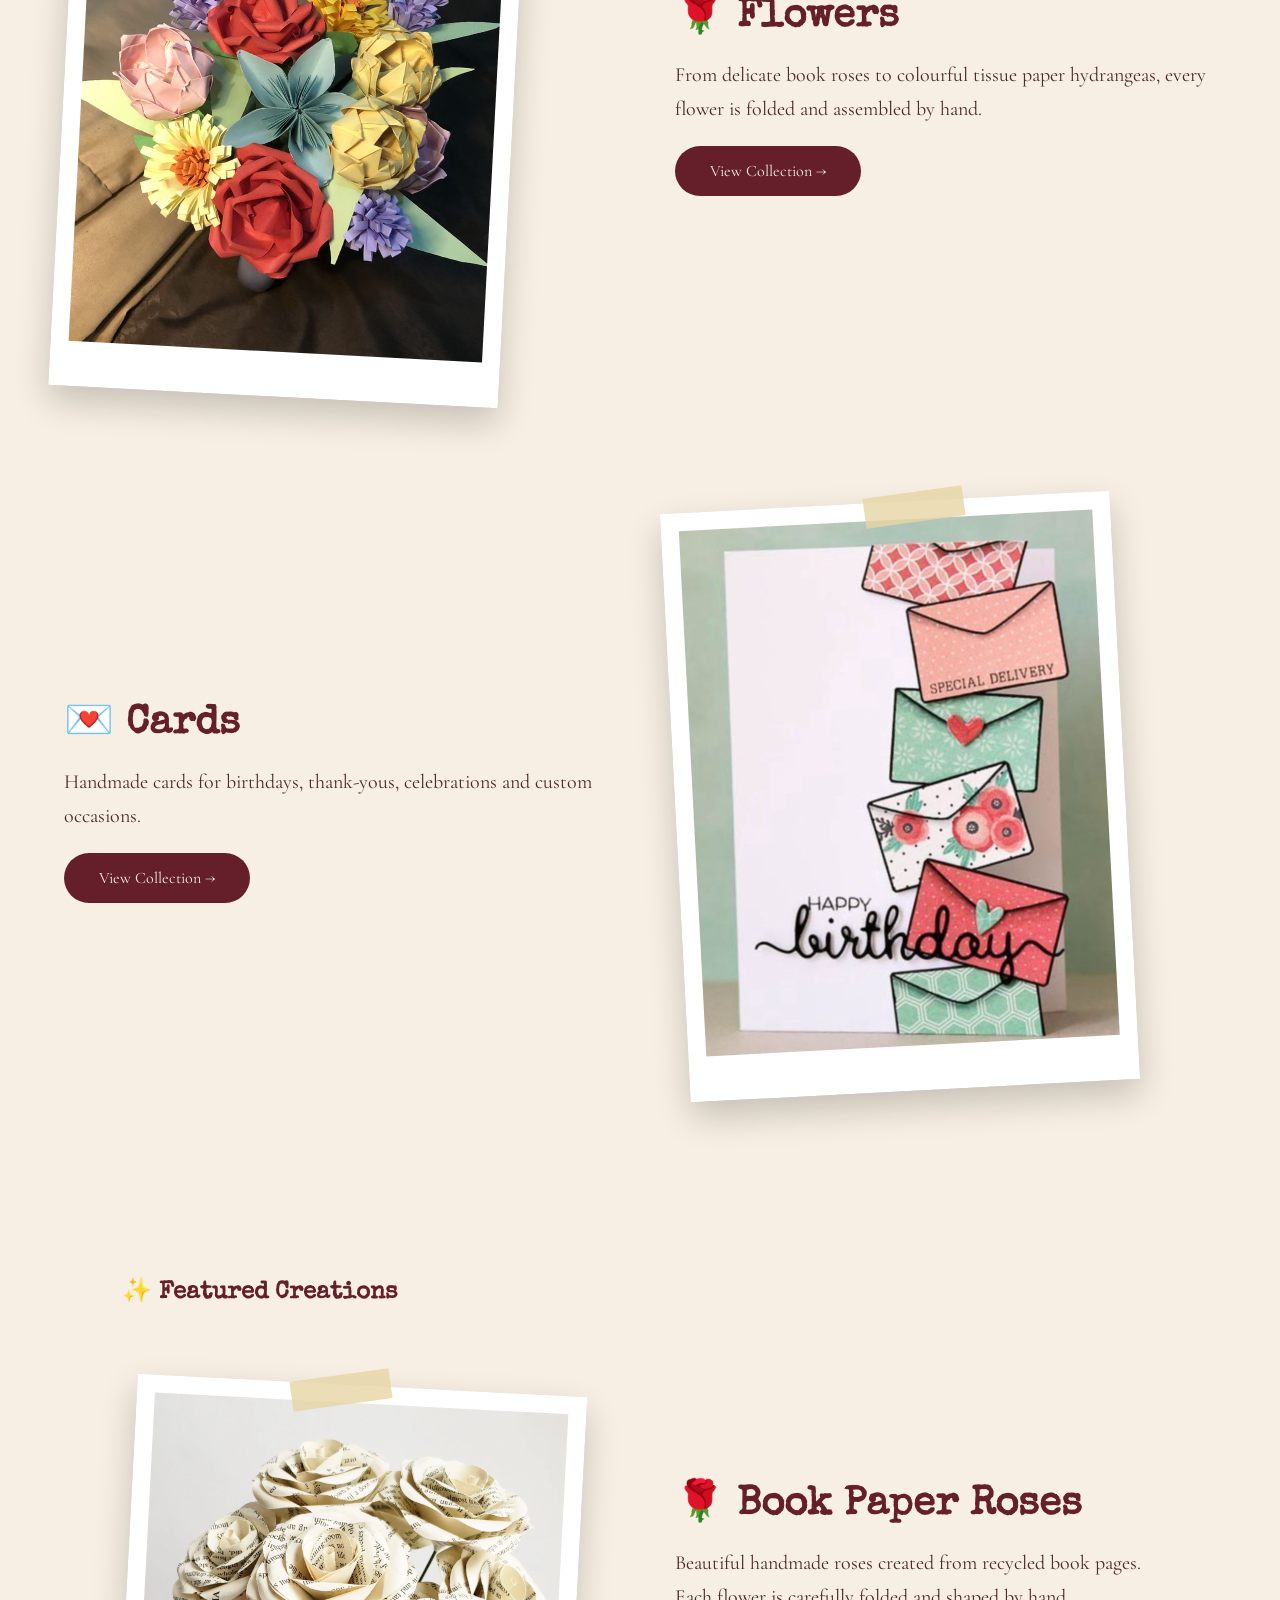
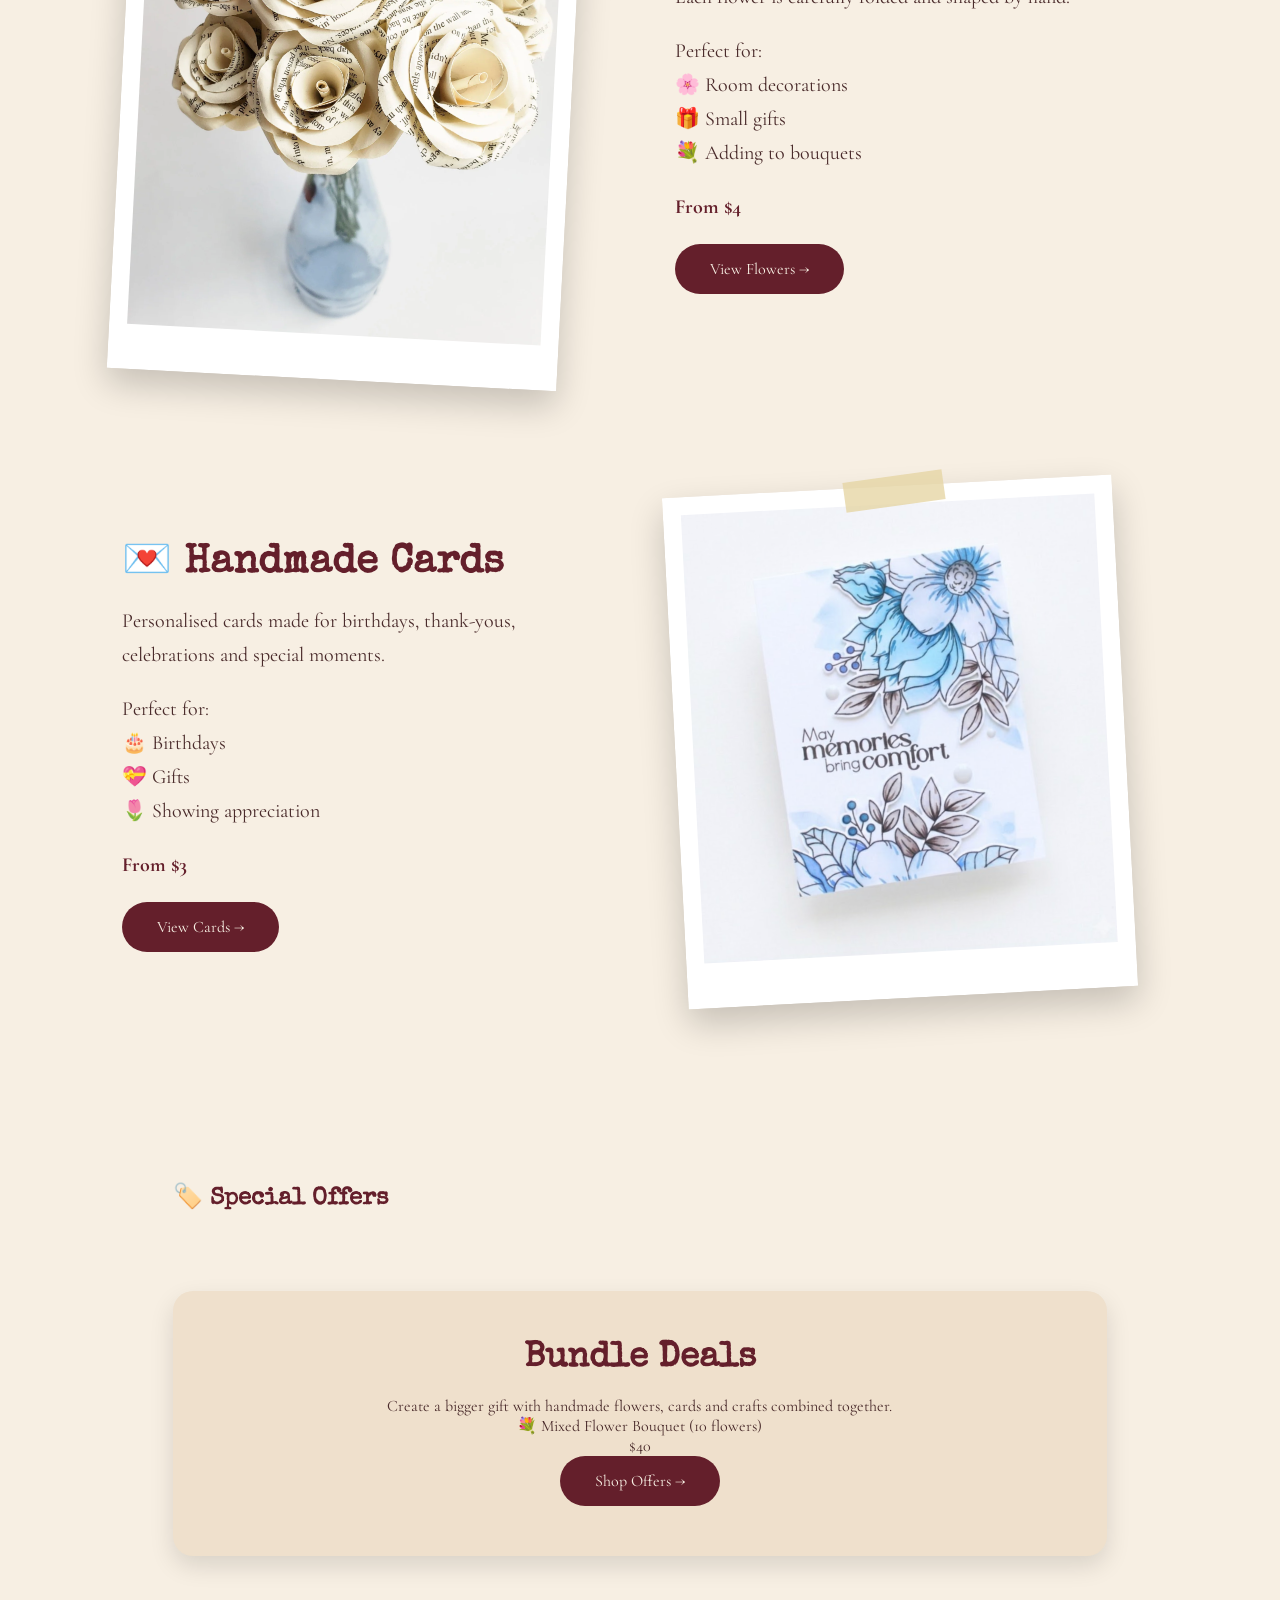
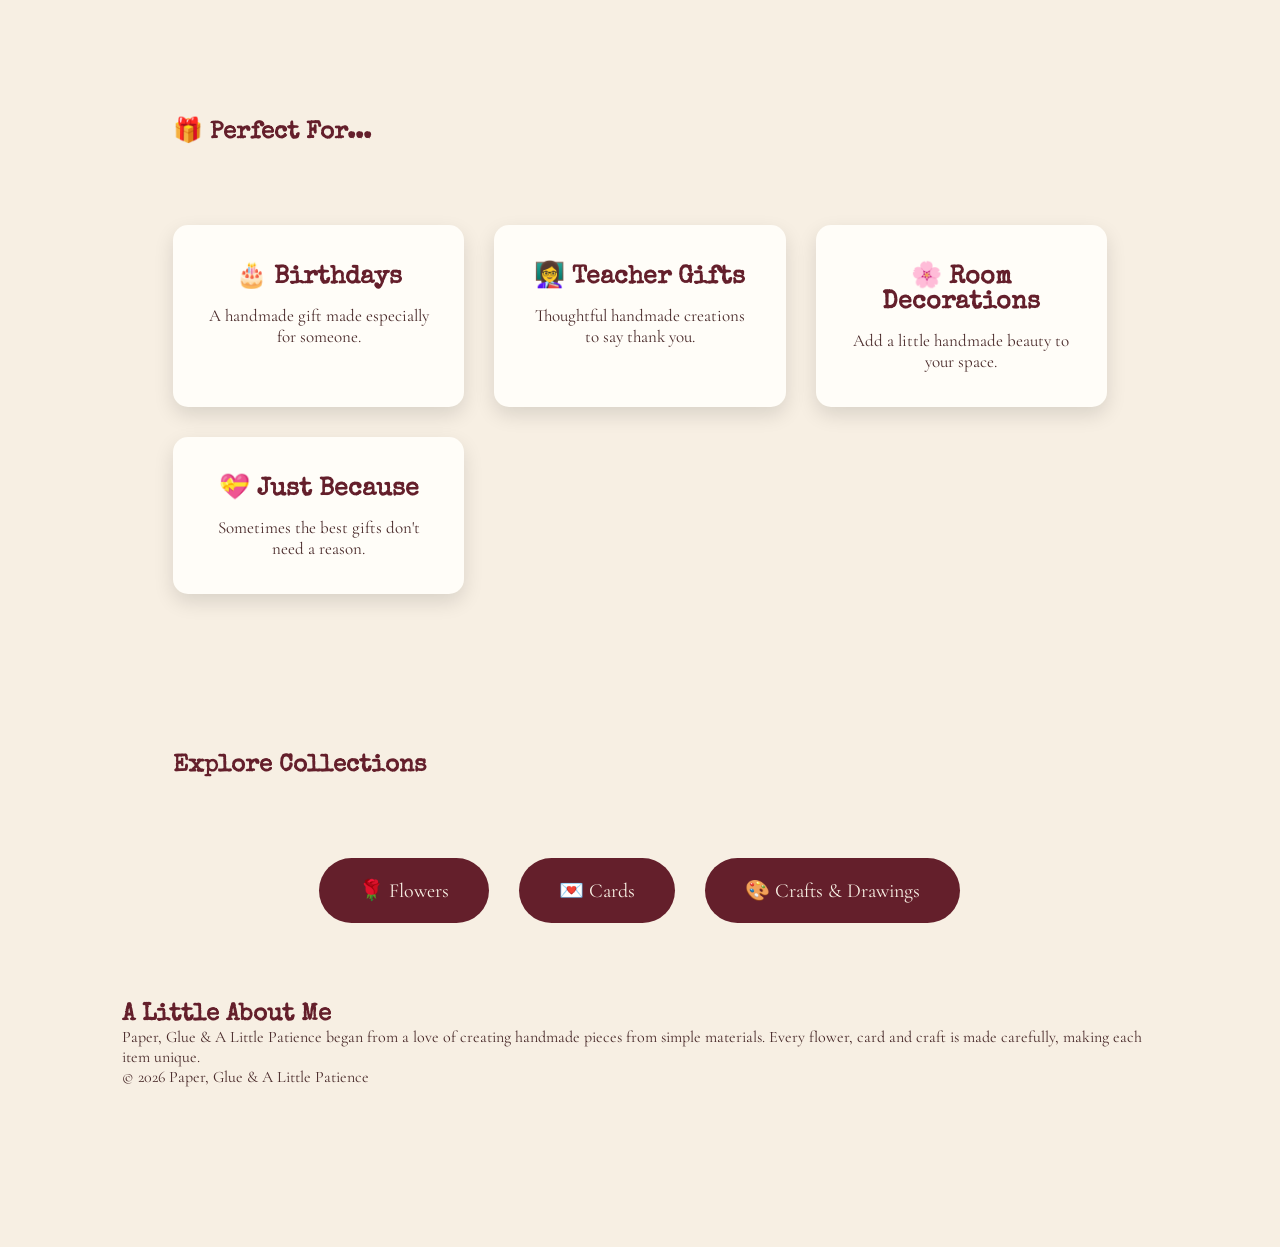
==== commit d8c518a0: "Update index.html" ====
--- a/index.html
+++ b/index.html
@@ -92,6 +92,60 @@
 
 
 
+</section>
+
+
+<section id="why-handmade">
+
+    <h2 class="section-title">
+        ♡ Why Handmade?
+    </h2>
+
+    <div class="why-grid">
+
+        <div class="why-card">
+
+            <h3>🌸 Made With Care</h3>
+
+            <p>
+                Every piece is handmade carefully, one at a time.
+            </p>
+
+        </div>
+
+        <div class="why-card">
+
+            <h3>✨ One of a Kind</h3>
+
+            <p>
+                Every handmade piece has its own little differences.
+            </p>
+
+        </div>
+
+        <div class="why-card">
+
+            <h3>🎨 Made For You</h3>
+
+            <p>
+                Custom colours, designs and creations can be made specially for you.
+            </p>
+
+        </div>
+
+        <div class="why-card">
+
+            <h3>💌 Made With Meaning</h3>
+
+            <p>
+                Handmade gifts are a thoughtful way to celebrate someone special.
+            </p>
+
+        </div>
+
+    </div>
+
+</section>
 
 <section id="collections">
 
--- a/style.css
+++ b/style.css
@@ -253,6 +253,14 @@
 
 }
 
+
+/* EXTRA SPACE BELOW SECTION TITLES */
+
+.section-title{
+
+    margin-bottom:80px;
+
+}
 
 
 
@@ -897,7 +905,7 @@
 
     position:relative;
 
-    font-size:3-px;
+    font-size:30px;
 
 }
 
@@ -1032,3 +1040,51 @@
     }
 
 }
+/* =========================
+   PRETTY CARD HOVER EFFECT
+========================= */
+
+.product-card {
+    transition: transform 0.3s ease, box-shadow 0.3s ease;
+}
+
+.product-card:hover {
+    transform: translateY(-8px);
+    box-shadow: 0 10px 25px rgba(100, 31, 43, 0.2);
+}
+/* BUTTON HOVER */
+
+.button {
+    transition: transform 0.2s ease, box-shadow 0.2s ease;
+}
+
+.button:hover {
+    transform: scale(1.05);
+    box-shadow: 0 5px 15px rgba(100, 31, 43, 0.25);
+}
+/* IMAGE HOVER ZOOM */
+
+.product-card img {
+    transition: transform 0.4s ease;
+}
+
+.product-card:hover img {
+    transform: scale(1.05);
+}
+/* PAGE FADE IN */
+
+body {
+    animation: pageFadeIn 0.8s ease;
+}
+
+@keyframes pageFadeIn {
+
+    from {
+        opacity: 0;
+    }
+
+    to {
+        opacity: 1;
+    }
+
+}
